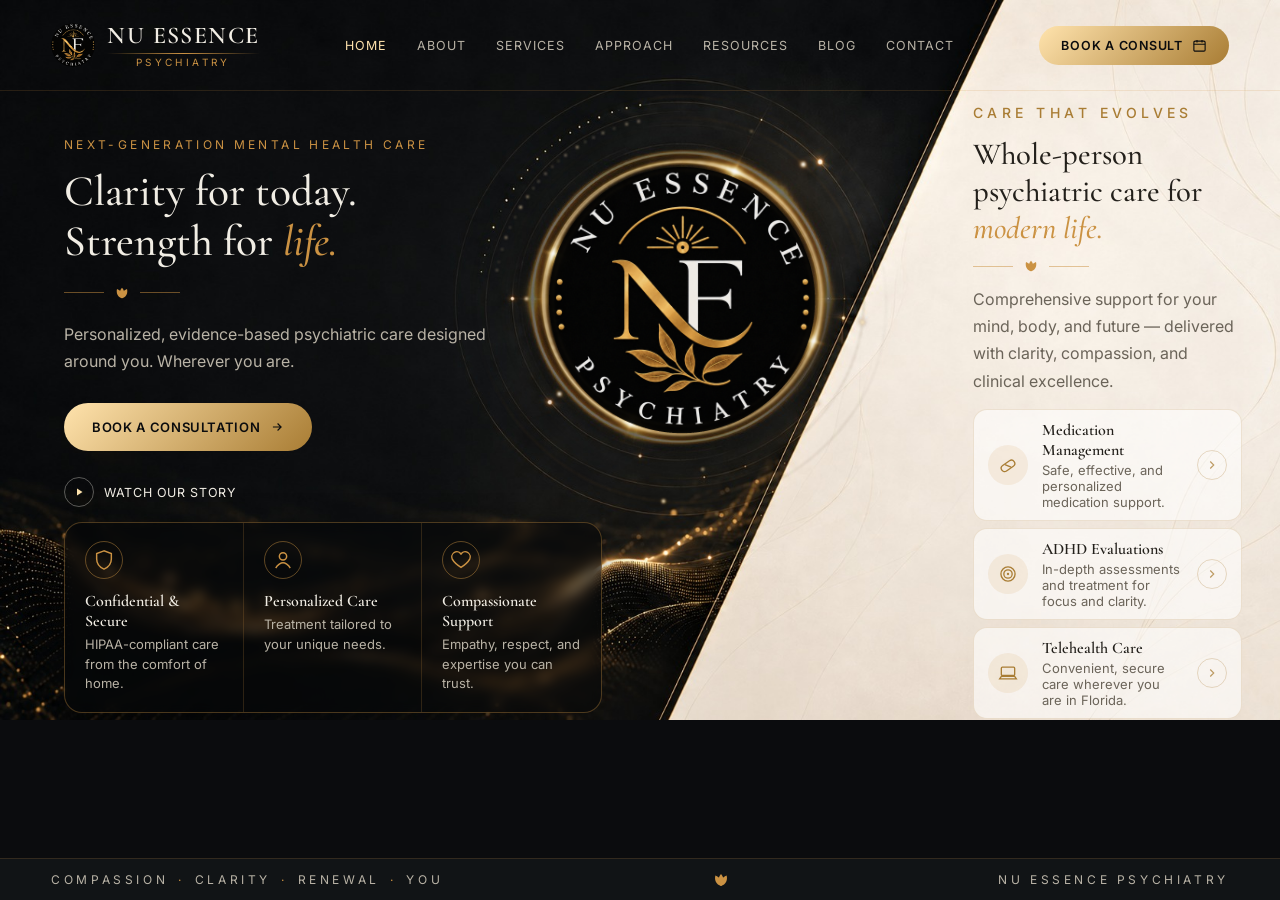
==== index.html @ a3a34fe9 "Update index.html" ====
<!DOCTYPE html>
<html lang="en">

<head>
  <meta charset="UTF-8">

  <meta
    name="viewport"
    content="width=device-width, initial-scale=1.0"
  >

  <title>
    Nu Essence Psychiatry — Next-Generation Mental Health Care
  </title>

  <meta
    name="description"
    content="Personalized, evidence-based psychiatric care designed around you. Wherever you are."
  >

  <link
    rel="preconnect"
    href="https://fonts.googleapis.com"
  >

  <link
    rel="preconnect"
    href="https://fonts.gstatic.com"
    crossorigin
  >

  <link
    href="https://fonts.googleapis.com/css2?family=Cormorant+Garamond:ital,wght@0,400;0,500;0,600;1,400&family=Inter:wght@400;500;600&display=swap"
    rel="stylesheet"
  >

  <link
    rel="stylesheet"
    href="styles.css"
  >
</head>


<body class="home-page">

<a
  href="#main"
  class="skip-link"
>
  Skip to content
</a>


<header
  class="hero"
  id="home"
>

 <picture class="hero-bg-picture" aria-hidden="true">

  <source
    media="(max-width: 1024px)"
    srcset="hero-mobile-black-gold.png"
  >

  <img
    src="hero-base-no-ring.jpg"
    alt=""
    class="hero-bg-image"
  >

</picture>

<div class="mobile-twinkle-layer" aria-hidden="true">
  <span class="twinkle t1"></span>
  <span class="twinkle t2"></span>
  <span class="twinkle t3"></span>
  <span class="twinkle t4"></span>
  <span class="twinkle t5"></span>
  <span class="twinkle t6"></span>
  <span class="twinkle t7"></span>
  <span class="twinkle t8"></span>
</div>
  

<!-- ======================================================
     HEADER
     ====================================================== -->

<div class="site-header">

  <!-- BRAND -->

  <a
    class="brand"
    href="index.html"
  >

    <img
      src="ne-monogram-no-ring.png"
      alt="Nu Essence Psychiatry Logo"
      class="brand-logo"
    >

    <div class="brand-text">

      <span class="brand-name">
        Nu Essence
      </span>

      <span
        class="brand-line"
        aria-hidden="true"
      ></span>

      <span class="brand-subtitle">
        Psychiatry
      </span>

    </div>

  </a>


  <!-- PRIMARY NAVIGATION -->

  <nav
    class="desktop-nav"
    aria-label="Primary"
  >

    <a href="index.html" class="active">Home</a>
    <a href="about.html">About</a>
    <a href="services.html">Services</a>
    <a href="approach.html">Approach</a>
    <a href="resources.html">Resources</a>
    <a href="blog.html">Blog</a>
    <a href="contact.html">Contact</a>

  </nav>


  <!-- HEADER ACTIONS -->

  <div class="header-actions">

    <a
      class="gold-button"
      href="booking.html"
    >

      Book a Consult

      <svg
        width="15"
        height="15"
        viewBox="0 0 24 24"
        fill="none"
        stroke="currentColor"
        stroke-width="1.8"
        aria-hidden="true"
      >
        <rect
          x="3"
          y="5"
          width="18"
          height="16"
          rx="2"
        />
        <path d="M3 10h18M8 3v4M16 3v4"/>
      </svg>

    </a>


    <button
      class="nav-toggle"
      aria-label="Open menu"
      aria-expanded="false"
    >

      <svg
        width="18"
        height="18"
        viewBox="0 0 24 24"
        fill="none"
        stroke="currentColor"
        stroke-width="2"
        aria-hidden="true"
      >
        <path d="M3 6h18M3 12h18M3 18h18"/>
      </svg>

    </button>

  </div>

</div>


<!-- MOBILE NAVIGATION -->

<nav class="mobile-nav" aria-label="Mobile navigation">

  <a href="index.html" class="active">Home</a>
  <a href="about.html">About</a>
  <a href="services.html">Services</a>
  <a href="approach.html">Approach</a>
  <a href="resources.html">Resources</a>
  <a href="blog.html">Blog</a>
  <a href="contact.html">Contact</a>

</nav>


  <!-- ======================================================
       HERO COPY
       ====================================================== -->

  <div
    class="hero-copy"
    id="main"
  >

    <p class="eyebrow">
      NEXT-GENERATION MENTAL HEALTH CARE
    </p>


    <h1>
      Clarity for today.<br>
      Strength for
      <span class="accent">
        life.
      </span>
    </h1>


    <div
      class="ornament"
      aria-hidden="true"
    >

      <span class="line"></span>


      <svg
        width="16"
        height="16"
        viewBox="0 0 24 24"
        fill="currentColor"
        class="lotus-icon"
      >

        <path
          d="M12 20 C7.5 15 7.5 9 12 4 C16.5 9 16.5 15 12 20 Z"
          transform="rotate(-28 12 20)"
        />

        <path
          d="M12 20 C7.5 15 7.5 9 12 4 C16.5 9 16.5 15 12 20 Z"
        />

        <path
          d="M12 20 C7.5 15 7.5 9 12 4 C16.5 9 16.5 15 12 20 Z"
          transform="rotate(28 12 20)"
        />

      </svg>


      <span class="line"></span>

    </div>


    <p class="description">
      Personalized, evidence-based psychiatric care designed around you.
      Wherever you are.
    </p>


    <div class="hero-ctas">

      <a
        href="booking.html"
        class="btn-primary"
      >

        Book a Consultation

        <svg
          width="14"
          height="14"
          viewBox="0 0 24 24"
          fill="none"
          stroke="currentColor"
          stroke-width="2"
          aria-hidden="true"
        >
          <path d="M5 12h14M13 6l6 6-6 6"/>
        </svg>

      </a>


      <a
        href="#our-story"
        class="how-it-works"
      >

        <span class="play-circle">

          <svg
            width="12"
            height="12"
            viewBox="0 0 24 24"
            fill="currentColor"
            aria-hidden="true"
          >
            <path d="M8 5v14l11-7z"/>
          </svg>

        </span>

        Watch Our Story

      </a>

    </div>

  </div>



  <!-- ======================================================
       LOGO / GLOWING RING
       ====================================================== -->

  <div class="logo-badge">

    <div
      class="ring-shine-cycle"
      aria-hidden="true"
    >

      <div class="ring-shine-layer"></div>
      <div class="ring-shine-layer"></div>

    </div>


    <div class="hero-logo-area">

      <img
        src="ne-monogram-no-ring.png"
    alt="Nu Essence Psychiatry Emblem"
    class="hero-logo"
  >
  
    </div>

</div>


  <!-- ===================== TRUST PANEL ===================== -->

<div class="trust-panel">

  <div class="trust-card">
    <svg
      viewBox="0 0 24 24"
      fill="none"
      stroke="currentColor"
      stroke-width="1.6"
      aria-hidden="true"
    >
      <path d="M12 2 4 5v6c0 5 3.4 9 8 11 4.6-2 8-6 8-11V5l-8-3z"/>
    </svg>

    <h3>Confidential &amp; Secure</h3>
    <p>HIPAA-compliant care from the comfort of home.</p>
  </div>


  <div class="trust-card">
    <svg
      viewBox="0 0 24 24"
      fill="none"
      stroke="currentColor"
      stroke-width="1.6"
      aria-hidden="true"
    >
      <circle cx="12" cy="8" r="4"/>
      <path d="M4 21c1.8-4 6-6 8-6s6.2 2 8 6"/>
    </svg>

    <h3>Personalized Care</h3>
    <p>Treatment tailored to your unique needs.</p>
  </div>


  <div class="trust-card">
    <svg
      viewBox="0 0 24 24"
      fill="none"
      stroke="currentColor"
      stroke-width="1.6"
      aria-hidden="true"
    >
      <path d="M12 20s-7-4.4-9.5-9A5.5 5.5 0 0 1 12 5.5 5.5 5.5 0 0 1 21.5 11c-2.5 4.6-9.5 9-9.5 9z"/>
    </svg>

    <h3>Compassionate Support</h3>
    <p>Empathy, respect, and expertise you can trust.</p>
  </div>

</div>

<!-- ===================== RIGHT PANEL ===================== -->

<aside class="hero-right">

  <div class="right-inner">

    <p class="eyebrow">
      CARE THAT EVOLVES
    </p>

    <h2>
      Whole-person psychiatric care for
      <span class="accent">modern life.</span>
    </h2>

    <div class="ornament" aria-hidden="true">

      <span class="line"></span>

      <svg
        width="16"
        height="16"
        viewBox="0 0 24 24"
        fill="currentColor"
        class="lotus-icon"
      >
        <path
          d="M12 20 C7.5 15 7.5 9 12 4 C16.5 9 16.5 15 12 20 Z"
          transform="rotate(-28 12 20)"
        />

        <path
          d="M12 20 C7.5 15 7.5 9 12 4 C16.5 9 16.5 15 12 20 Z"
        />

        <path
          d="M12 20 C7.5 15 7.5 9 12 4 C16.5 9 16.5 15 12 20 Z"
          transform="rotate(28 12 20)"
        />
      </svg>

      <span class="line"></span>

    </div>

    <p class="description">
      Comprehensive support for your mind, body, and future —
      delivered with clarity, compassion, and clinical excellence.
    </p>

    <div class="service-list">

      <a
        href="services/medication-management.html"
        class="service-card"
      >
        <span class="service-icon">
          <svg
            viewBox="0 0 24 24"
            fill="none"
            stroke="currentColor"
            stroke-width="1.6"
            aria-hidden="true"
          >
            <rect
              x="3"
              y="9"
              width="18"
              height="8"
              rx="4"
              transform="rotate(-35 12 13)"
            />
            <path
              d="M9.8 9.7l4.4 6.6"
              transform="rotate(-35 12 13)"
            />
          </svg>
        </span>

        <span class="service-text">
          <h3>Medication Management</h3>
          <p>Safe, effective, and personalized medication support.</p>
        </span>

        <span class="chev-circle">
          <svg
            width="14"
            height="14"
            viewBox="0 0 24 24"
            fill="none"
            stroke="currentColor"
            stroke-width="2"
            aria-hidden="true"
          >
            <path d="M9 6l6 6-6 6"/>
          </svg>
        </span>
      </a>


      <a
        href="services/adhd.html"
        class="service-card"
      >
        <span class="service-icon">
          <svg
            viewBox="0 0 24 24"
            fill="none"
            stroke="currentColor"
            stroke-width="1.6"
            aria-hidden="true"
          >
            <circle cx="12" cy="12" r="8.5"/>
            <circle cx="12" cy="12" r="5"/>
            <circle
              cx="12"
              cy="12"
              r="1.4"
              fill="currentColor"
              stroke="none"
            />
          </svg>
        </span>

        <span class="service-text">
          <h3>ADHD Evaluations</h3>
          <p>In-depth assessments and treatment for focus and clarity.</p>
        </span>

        <span class="chev-circle">
          <svg
            width="14"
            height="14"
            viewBox="0 0 24 24"
            fill="none"
            stroke="currentColor"
            stroke-width="2"
            aria-hidden="true"
          >
            <path d="M9 6l6 6-6 6"/>
          </svg>
        </span>
      </a>


      <a
        href="services/telehealth.html"
        class="service-card"
      >
        <span class="service-icon">
          <svg
            viewBox="0 0 24 24"
            fill="none"
            stroke="currentColor"
            stroke-width="1.6"
            aria-hidden="true"
          >
            <rect
              x="4"
              y="5"
              width="16"
              height="10"
              rx="1.2"
            />
            <path d="M2 19h20l-2-3H4z"/>
          </svg>
        </span>

        <span class="service-text">
          <h3>Telehealth Care</h3>
          <p>Convenient, secure care wherever you are in Florida.</p>
        </span>

        <span class="chev-circle">
          <svg
            width="14"
            height="14"
            viewBox="0 0 24 24"
            fill="none"
            stroke="currentColor"
            stroke-width="2"
            aria-hidden="true"
          >
            <path d="M9 6l6 6-6 6"/>
          </svg>
        </span>
      </a>


      <a
        href="services/anxiety-depression.html"
        class="service-card"
      >
        <span class="service-icon">
          <svg
            viewBox="0 0 24 24"
            fill="currentColor"
            aria-hidden="true"
          >
            <path
              d="M12 20 C7.5 15 7.5 9 12 4 C16.5 9 16.5 15 12 20 Z"
              transform="rotate(-28 12 20)"
            />
            <path
              d="M12 20 C7.5 15 7.5 9 12 4 C16.5 9 16.5 15 12 20 Z"
            />
            <path
              d="M12 20 C7.5 15 7.5 9 12 4 C16.5 9 16.5 15 12 20 Z"
              transform="rotate(28 12 20)"
            />
          </svg>
        </span>

        <span class="service-text">
          <h3>Anxiety &amp; Depression Care</h3>
          <p>Evidence-based support to help you feel like yourself again.</p>
        </span>

        <span class="chev-circle">
          <svg
            width="14"
            height="14"
            viewBox="0 0 24 24"
            fill="none"
            stroke="currentColor"
            stroke-width="2"
            aria-hidden="true"
          >
            <path d="M9 6l6 6-6 6"/>
          </svg>
        </span>
      </a>

    </div>

  </div>

</aside>

</header>


<footer class="footer-strip">

  <ul class="footer-tagline">
    <li>Compassion</li>
    <li aria-hidden="true">&middot;</li>
    <li>Clarity</li>
    <li aria-hidden="true">&middot;</li>
    <li>Renewal</li>
    <li aria-hidden="true">&middot;</li>
    <li>You</li>
  </ul>

  <svg
    class="footer-lotus"
    width="18"
    height="18"
    viewBox="0 0 24 24"
    fill="currentColor"
    aria-hidden="true"
  >
    <path
      d="M12 20 C7.5 15 7.5 9 12 4 C16.5 9 16.5 15 12 20 Z"
      transform="rotate(-28 12 20)"
    />
    <path
      d="M12 20 C7.5 15 7.5 9 12 4 C16.5 9 16.5 15 12 20 Z"
    />
    <path
      d="M12 20 C7.5 15 7.5 9 12 4 C16.5 9 16.5 15 12 20 Z"
      transform="rotate(28 12 20)"
    />
  </svg>

  <p class="footer-brand">
    Nu Essence Psychiatry
  </p>

</footer>


<script src="hero-ring-cycle.js"></script>
<script src="script.js"></script>

</body>
</html>
---- styles.css ----
/* =========================================================
   Nu Essence Psychiatry — main stylesheet
   Grid hero (hero-left / hero-right) with a skewed diagonal
   seam, plus a self-contained glowing ring animation living
   inside .ring-wrapper.
   ========================================================= */

:root {
  --nu-black: #0b0c0e;
  --nu-black-soft: #111416;
  --nu-ivory: #f4efe4;
  --nu-ivory-soft: #faf7f0;
  --gold: #cb9243;
  --gold-bright: #ffe3ad;
  --gold-deep: #a97d34;
  --text-light: #f1ede4;
  --text-muted-light: #b9b3a6;
  --text-dark: #23201b;
  --text-muted-dark: #6b6459;
}

* { box-sizing: border-box; }

html { scroll-behavior: smooth; }

body {
  margin: 0;
  background: var(--nu-black);
  color: var(--text-light);
  font-family: 'Inter', -apple-system, BlinkMacSystemFont, sans-serif;
  -webkit-font-smoothing: antialiased;
}

a { color: inherit; text-decoration: none; }

h1, h2, h3 { font-family: 'Cormorant Garamond', serif; margin: 0; }

.skip-link {
  position: absolute;
  left: -999px;
  top: 0;
  background: var(--gold);
  color: var(--nu-black);
  padding: 10px 16px;
  z-index: 100;
  border-radius: 0 0 8px 0;
}
.skip-link:focus { left: 0; }

:focus-visible {
  outline: 2px solid var(--gold-bright);
  outline-offset: 3px;
}

.accent { color: var(--gold); font-style: italic; }

.eyebrow {
  font-size: 12px;
  letter-spacing: 0.28em;
  color: var(--gold);
  text-transform: uppercase;
  margin: 0 0 14px;
}

.ornament {
  display: flex;
  align-items: center;
  gap: 10px;
  color: var(--gold);
  margin: 18px 0 20px;
}
.ornament .line {
  width: 40px;
  height: 1px;
  background: rgba(203, 146, 67, 0.5);
}

.description {
  font-size: 16px;
  line-height: 1.7;
  color: var(--text-muted-light);
  max-width: 46ch;
  margin: 0 0 28px;
}

/* ===================== Header ===================== */
.site-header {
  position: relative;
  z-index: 20;
  display: flex;
  align-items: center;
  justify-content: space-between;
  gap: 24px;
  padding: 22px clamp(20px, 4vw, 56px);
  border-bottom: 1px solid rgba(203, 146, 67, 0.16);
}

.brand {
  display: flex;
  align-items: center;
  gap: 12px;
}

.brand-logo {
  width: 44px;
  height: 44px;
  object-fit: contain;
  border-radius: 50%;
}

.brand-text {
  display: flex;
  flex-direction: column;
  line-height: 1.15;
}

.brand-name {
  font-family: 'Cormorant Garamond', serif;
  font-size: 24px;
  font-weight: 600;
  letter-spacing: 0.06em;
  text-transform: uppercase;
  color: var(--text-light);
}

.brand-line {
  display: block;
  width: 100%;
  height: 1px;
  margin: 3px 0;
  background: linear-gradient(90deg, transparent, var(--gold), transparent);
}

.brand-subtitle {
  font-size: 10px;
  letter-spacing: 0.34em;
  color: var(--gold);
  text-transform: uppercase;
  text-align: center;
}

.desktop-nav {
  display: flex;
  align-items: center;
  gap: 30px;
  font-size: 12.5px;
  letter-spacing: 0.08em;
  text-transform: uppercase;
  color: var(--text-muted-light);
}
.desktop-nav a { transition: color 0.2s ease; }
.desktop-nav a:hover,
.desktop-nav a.active {
  color: var(--gold-bright);
}

.header-actions {
  display: flex;
  align-items: center;
  gap: 14px;
}

.gold-button {
  display: inline-flex;
  align-items: center;
  gap: 9px;
  background: linear-gradient(135deg, var(--gold-bright), var(--gold-deep));
  color: var(--nu-black);
  font-weight: 600;
  font-size: 12.5px;
  letter-spacing: 0.06em;
  text-transform: uppercase;
  padding: 12px 22px;
  border-radius: 999px;
  transition: transform 0.2s ease, box-shadow 0.2s ease;
}
.gold-button:hover {
  transform: translateY(-1px);
  box-shadow: 0 8px 24px rgba(203, 146, 67, 0.35);
}

.icon-circle {
  display: inline-flex;
  align-items: center;
  justify-content: center;
  width: 38px;
  height: 38px;
  border-radius: 50%;
  border: 1px solid rgba(203, 146, 67, 0.5);
  color: var(--gold-bright);
  flex-shrink: 0;
  transition: border-color 0.2s ease, background 0.2s ease;
}
.icon-circle:hover {
  border-color: var(--gold-bright);
  background: rgba(203, 146, 67, 0.1);
}

.nav-toggle {
  display: none;
  background: none;
  border: none;
  color: var(--text-light);
  cursor: pointer;
  padding: 6px;
}

/* =====================================================================
   Hero — the real backdrop artwork (hero-base-no-ring.jpg) as the
   background, sized so its aspect ratio (1672 x 941) always matches
   the section's own box. Everything else is positioned with percentages
   measured directly against that image, so the ring overlay and the
   hero-right text column always line up with the artwork exactly,
   at any viewport width.
   ===================================================================== */
.hero {
  position: relative;
  width: 100%;
  aspect-ratio: 1672 / 941;
  overflow: hidden;
  background: var(--nu-black);
}

.hero-bg-image {
  position: absolute;
  inset: 0;
  width: 100%;
  height: 100%;
  object-fit: cover;
  z-index: 0;
  pointer-events: none;
  user-select: none;
}
.hero-bg-picture {
  position: absolute;
  inset: 0;
  width: 100%;
  height: 100%;
  z-index: 0;
  pointer-events: none;
}

.hero-bg-picture .hero-bg-image {
  width: 100%;
  height: 100%;
  object-fit: cover;
  display: block;
}
.site-header {
  position: absolute;
  top: 0;
  left: 0;
  width: 100%;
  z-index: 20;
}

.hero-copy {
  position: absolute;
  z-index: 6;
  left: 5%;
  top: 19%;
  width: 34%;
  max-width: 460px;
}

.hero-copy h1 {
  font-size: clamp(34px, 3.4vw, 46px);
  font-weight: 500;
  line-height: 1.16;
  color: var(--text-light);
}

.hero-ctas {
  display: flex;
  align-items: center;
  gap: 26px;
  flex-wrap: wrap;
  margin-bottom: 56px;
}

.btn-primary {
  display: inline-flex;
  align-items: center;
  gap: 10px;
  background: linear-gradient(135deg, var(--gold-bright), var(--gold-deep));
  color: var(--nu-black);
  font-weight: 600;
  font-size: 13px;
  letter-spacing: 0.05em;
  text-transform: uppercase;
  padding: 16px 28px;
  border-radius: 999px;
  transition: transform 0.2s ease, box-shadow 0.2s ease;
}
.btn-primary:hover {
  transform: translateY(-1px);
  box-shadow: 0 10px 28px rgba(203, 146, 67, 0.35);
}

.how-it-works {
  display: inline-flex;
  align-items: center;
  gap: 10px;
  font-size: 12.5px;
  letter-spacing: 0.05em;
  text-transform: uppercase;
  color: var(--text-light);
}
.play-circle {
  display: inline-flex;
  align-items: center;
  justify-content: center;
  width: 30px;
  height: 30px;
  border-radius: 50%;
  border: 1px solid rgba(241, 237, 228, 0.35);
  color: var(--gold-bright);
}

/* ===================== Ring / logo area =====================
   The glowing ring is now a full-hero-size transparent PNG
   (ring-anim-01..12.png, 1672x941 — the exact pixel dimensions of
   hero-base-no-ring.jpg) drawn programmatically at the ring's
   measured real center/radius (894,389 / r170-214 px in the source
   photo = 53.47% / 41.34%). Because it shares the source image's
   exact aspect ratio and is stretched over the same box as
   hero-bg-image, it lines up with the baked-in ring at every
   viewport width with no separate percentage math to keep in sync —
   only the ring's own crop position ever needs to match .hero's.
   The static NE monogram is a separate, independently-sized layer
   centered on the same point.

   .logo-badge wraps both (see index.html) purely so the mobile
   breakpoint below can turn them into one plain, self-contained
   circle badge — on desktop it renders no box of its own, so
   .ring-shine-cycle and .hero-logo-area position against .hero
   directly, exactly as if they were its own children. */
.logo-badge {
  display: contents;
}

.ring-shine-cycle {
  position: absolute;
  inset: 0;
  z-index: 4;
  pointer-events: none;
}

.ring-shine-layer {
  position: absolute;
  inset: 0;

  background-repeat: no-repeat;
  background-size: 100% 100%;
  background-position: center;

  filter: blur(1px);

  /* Keep the full-size ring frame aligned */
  transform: translateX(-0.15%);

  opacity: 0;
  transition: opacity 3.2s cubic-bezier(0.33, 0, 0.2, 1);
}

.ring-shine-layer.is-active {
  opacity: 1;
}

.hero-logo-area {
  position: absolute;

  left: 52.47%;
  top: 41.34%;

  transform: translate(-50%, -50%);

  z-index: 6;

  width: 26.9%;
  aspect-ratio: 1;
}

@media (prefers-reduced-motion: reduce) {
  .ring-shine-layer {
    transition: none;
  }
}

.hero-logo {
  position: absolute;

  left: 53%;
  top: 50.5%;

  width: 75%;
  height: 72%;

  transform: translate(-50%, -50%) scale(1.08);

  object-fit: contain;

  z-index: 5;
  pointer-events: none;

   opacity: 0.94;

   /* Makes the black background blend into the hero */
  mix-blend-mode: screen;

  /* Feather the outer edge */
  -webkit-mask-image: radial-gradient(
    circle,
    black 0%,
    black 84%,
    rgba(0, 0, 0, 0.9) 89%,
    rgba(0, 0, 0, 0.55) 94%,
    rgba(0, 0, 0, 0.2) 98%,
    transparent 100%
  );

  mask-image: radial-gradient(
    circle,
    black 0%,
    black 84%,
    rgba(0, 0, 0, 0.9) 89%,
    rgba(0, 0, 0, 0.55) 94%,
    rgba(0, 0, 0, 0.2) 98%,
    transparent 100%
  );

  z-index: 5;
  pointer-events: none;
}
 

/* ===================== Trust panel =====================
   Sits low and left, over the gold particle-wave texture that's
   already baked into the image at the bottom of the dark side. */
.trust-panel {
  position: absolute;
  left: 5%;
  top: 76%;
  width: 42%;
  z-index: 6;
  display: grid;
  grid-template-columns: repeat(3, 1fr);
  background: rgba(5, 6, 8, 0.55);
  backdrop-filter: blur(6px);
  -webkit-backdrop-filter: blur(6px);
  border: 1px solid rgba(203, 146, 67, 0.35);
  border-radius: 18px;
  box-shadow: 0 16px 40px rgba(0, 0, 0, 0.35);
}

.trust-card {
  position: relative;
  z-index: 6;
  padding: 22px 20px;
  border-right: 1px solid rgba(203, 146, 67, 0.2);
}
.trust-card:last-child { border-right: none; }
.trust-card svg {
  width: 22px;
  height: 22px;
  padding: 7px;
  box-sizing: content-box;
  border: 1px solid rgba(203, 146, 67, 0.45);
  border-radius: 50%;
  color: var(--gold);
  margin-bottom: 12px;
}
.trust-card h3 {
  font-size: 16px;
  font-weight: 600;
  color: var(--text-light);
  margin-bottom: 6px;
}
.trust-card p {
  font-size: 13px;
  line-height: 1.5;
  color: var(--text-muted-light);
  margin: 0;
}

/* ===================== Hero right (over the cream side of the image) =====
   The cream fill and diagonal seam are baked into the background
   image. This panel is transparent and positioned so its left edge
   never crosses the seam: measured seam position at the panel's
   topmost point is ~74.8% of the image width, so 76% leaves a safe
   margin at every point along the panel's height (the seam only
   moves further left, i.e. further from this text, lower down). */
/* Move the entire right-side care section lower */

.hero-right {
  position: absolute;
  left: 76%;
  top: 9%;
  width: 21%;
  z-index: 3;
}

.right-inner {
  width: 100%;
}

.hero-right .eyebrow { color: var(--gold-deep); }
.hero-right h2 {
  font-size: clamp(26px, 2.4vw, 34px);
  font-weight: 500;
  line-height: 1.2;
  color: var(--text-dark);
}
.hero-right .description { color: var(--text-muted-dark); margin-bottom: 18px; }
.hero-right .ornament { margin: 12px 0 14px; }

.service-list {
  display: flex;
  flex-direction: column;
  gap: 9px;
}

.service-card {
  display: flex;
  align-items: center;
  gap: 14px;
  background: rgba(255, 255, 255, 0.6);
  border: 1px solid rgba(169, 125, 52, 0.18);
  border-radius: 14px;
  padding: 12px 16px;
  transition: transform 0.2s ease, box-shadow 0.2s ease, background 0.2s ease;
}
.service-card:hover {
  transform: translateY(-2px);
  background: #fff;
  box-shadow: 0 12px 28px rgba(35, 32, 27, 0.08);
}

.service-icon {
  display: flex;
  align-items: center;
  justify-content: center;
  width: 40px;
  height: 40px;
  flex-shrink: 0;
  border-radius: 50%;
  background: rgba(203, 146, 67, 0.12);
  color: var(--gold-deep);
}
.service-icon svg { width: 20px; height: 20px; }

.service-text h3 {
  font-size: 16px;
  font-weight: 600;
  color: var(--text-dark);
  margin-bottom: 2px;
}
.service-text p {
  font-size: 13px;
  color: var(--text-muted-dark);
  margin: 0;
}

.chev-circle {
  display: inline-flex;
  align-items: center;
  justify-content: center;
  width: 30px;
  height: 30px;
  border-radius: 50%;
  border: 1px solid rgba(169, 125, 52, 0.35);
  color: var(--gold-deep);
  flex-shrink: 0;
  opacity: 0.75;
  margin-left: auto;
  transition: opacity 0.2s ease, border-color 0.2s ease, background 0.2s ease;
}
.service-card:hover .chev-circle {
  opacity: 1;
  border-color: var(--gold-deep);
  background: rgba(203, 146, 67, 0.1);
}

/* ===================== Footer bar ===================== */
.footer-strip {
  background: var(--nu-black-soft);
  border-top: 1px solid rgba(203, 146, 67, 0.18);
  padding: 20px clamp(20px, 4vw, 56px);
  display: flex;
  align-items: center;
  justify-content: space-between;
  gap: 20px;
  flex-wrap: wrap;
}
.footer-tagline {
  list-style: none;
  display: flex;
  align-items: center;
  gap: 10px;
  margin: 0;
  padding: 0;
  font-size: 12px;
  letter-spacing: 0.3em;
  text-transform: uppercase;
  color: var(--text-muted-light);
}
.footer-tagline li[aria-hidden] { color: var(--gold); }
.footer-lotus {
  color: var(--gold);
  flex-shrink: 0;
}
.footer-brand {
  margin: 0;
  font-size: 12px;
  letter-spacing: 0.3em;
  text-transform: uppercase;
  color: var(--text-muted-light);
}

/* ===================== Responsive ===================== */
/* Below this width the image-relative absolute layout (built for a
   wide desktop banner) gets too cramped to be legible, so the hero
   switches to a plain stacked layout: the artwork becomes a shorter
   decorative strip up top (cropped with object-fit, not stretched),
   and every section flows normally underneath it. */
@media (max-width: 1024px) {
  .hero {
    aspect-ratio: auto;
    height: auto;
    display: flex;
    flex-direction: column;
    padding-bottom: 40px;
  }
  .hero-bg-image {
  position: absolute;
  inset: 0;
  width: 100%;
  height: 100%;
  min-height: 0;
  object-fit: cover;
  object-position: center top;
}
  .site-header { position: relative; }
  .hero-copy,
  .trust-panel,
  .hero-right {
    position: relative;
    left: auto;
    top: auto;
    right: auto;
    bottom: auto;
    transform: none;
    width: auto;
    max-width: none;
  }
  .hero-copy { margin: 40px 6vw 0; }

  /* Below this breakpoint, the ring is no longer matching any baked-in
     background art (the background photo is cropped away from the ring
     entirely — see .hero-bg-image object-position above), so it becomes
     a plain self-contained badge: .logo-badge gets its own box, and the
     full-hero-shaped ring frames are cropped to fit it with cover. */
  .logo-badge {
    display: block;
    position: relative;
    width: min(56vw, 320px);
    aspect-ratio: 1;
    margin: 40px auto 0;
  }
  .hero-logo-area {
    position: absolute;
    inset: 0;
    transform: none;
    width: auto;
  }
  .ring-shine-layer { background-size: cover; transform: none; }

  .trust-panel { margin: 40px 6vw 0; }
  .hero-right {
    margin: 56px 6vw 0;
    background: var(--nu-ivory);
    border-radius: 18px;
    padding: 36px 24px;
  }
  .desktop-nav { display: none; }
  .nav-toggle { display: inline-flex; }
}

@media (max-width: 820px) {
  .trust-panel { grid-template-columns: 1fr; }
  .trust-card { border-right: none; border-bottom: 1px solid rgba(203, 146, 67, 0.2); }
  .trust-card:last-child { border-bottom: none; }
  .logo-badge { width: min(70vw, 280px); }
  .hero-ctas { margin-bottom: 24px; }
}



/* =========================================================
   ONE-SCREEN HOMEPAGE ONLY
   Fill screen + keep footer visible
   ========================================================= */

body.home-page {
  margin: 0;
  width: 100%;
  height: 100vh;
  overflow: hidden;
  background: var(--nu-black);
}

/* Fill the full browser width.
   Keep the original hero artwork ratio. */
body.home-page .hero {
  width: 100vw;
  aspect-ratio: 1672 / 941;
  max-height: none;
  margin: 0;
}

/* Footer stays fixed at bottom */
body.home-page .footer-strip {
  position: fixed;
  left: 0;
  bottom: 0;
  width: 100%;
  height: 42px;
  padding: 0 clamp(20px, 4vw, 56px);
  z-index: 50;
  flex-wrap: nowrap;
}

body.home-page .footer-tagline,
body.home-page .footer-brand {
  white-space: nowrap;
}


/* =========================================================
   HOMEPAGE POSITION TUNING
   ========================================================= */

/* Move the right-side care section lower */
body.home-page .hero-right {
  top: 14.5%;
}

/* Make CARE THAT EVOLVES more prominent */
body.home-page .hero-right .eyebrow {
  font-size: 14px;
  letter-spacing: 0.32em;
  font-weight: 500;
  margin-bottom: 16px;
}

/* Keep service cards compact enough to fit */
body.home-page .service-list {
  gap: 7px;
}

body.home-page .service-card {
  padding: 10px 14px;
}

body.home-page .hero-right .description {
  margin-bottom: 14px;
}

body.home-page .hero-right .ornament {
  margin: 10px 0 12px;
}

/* Keep the three trust boxes clear of the fixed footer */
body.home-page .trust-panel {
  top: 72.5%;
}

body.home-page .trust-card {
  padding: 18px 20px;
}

body.home-page .trust-card svg {
  margin-bottom: 8px;
}

body.home-page .trust-card h3 {
  margin-bottom: 4px;
}



/* =========================================================
   MOBILE HOMEPAGE FIX
   ========================================================= */

@media (max-width: 1024px) {

  body.home-page {
    height: auto;
    min-height: 100vh;
    overflow-x: hidden;
    overflow-y: auto;
  }

  body.home-page .hero {
    width: 100%;
    height: auto;
    max-height: none;
    aspect-ratio: auto;
    overflow: visible;
  }

  body.home-page .footer-strip {
    position: relative;
    left: auto;
    bottom: auto;
    width: 100%;
    height: auto;
    min-height: 52px;
    padding: 16px 24px;
    flex-wrap: wrap;
  }

  body.home-page .footer-tagline,
  body.home-page .footer-brand {
    white-space: normal;
  }
}


/* =========================================================
   MOBILE PHONE LAYOUT
   Black + gold theme
   ========================================================= */

@media (max-width: 680px) {

  /* HEADER */

  body.home-page .site-header {
    padding: 16px 18px;
    gap: 10px;
  }

  body.home-page .brand {
    gap: 8px;
  }

  body.home-page .brand-logo {
    width: 40px;
    height: 40px;
  }

  body.home-page .brand-name {
    font-size: 20px;
  }

  body.home-page .brand-subtitle {
    font-size: 8px;
    letter-spacing: 0.25em;
  }

  body.home-page .gold-button {
    padding: 10px 14px;
    font-size: 10px;
    gap: 6px;
  }

  body.home-page .header-actions {
    gap: 8px;
  }

  body.home-page .nav-toggle {
    padding: 5px;
  }


  /* MOBILE HERO IMAGE - KEEP DETAIL VISIBLE */

  body.home-page .hero-bg-picture {
    position: absolute;
    top: 0;
    left: 0;
    width: 100%;
    height: 1100px;
    overflow: hidden;
  }

  body.home-page .hero-bg-picture .hero-bg-image {
    width: 100%;
    height: 100%;
    min-height: 0;
    object-fit: cover;
    object-position: center top;
  }

  body.home-page .hero {
    background: var(--nu-black);
  }
  /* REMOVE STANDALONE CENTER LOGO */

  body.home-page .logo-badge {
    display: none;
  }


  /* CARE THAT EVOLVES */

  body.home-page .hero-right {
    position: relative;
    left: auto;
    top: auto;
    width: auto;
    margin: 0;
    padding: 42px 24px 48px;
    background: var(--nu-black);
    color: var(--text-light);
    border-radius: 0;
    border-top: 1px solid rgba(203, 146, 67, 0.25);
  }

  body.home-page .hero-right .eyebrow {
    color: var(--gold);
  }

  body.home-page .hero-right h2 {
    color: var(--text-light);
  }

  body.home-page .hero-right .description {
    color: var(--text-muted-light);
  }


  /* SERVICE CARDS */

  body.home-page .service-card {
    background: rgba(255, 255, 255, 0.035);
    border: 1px solid rgba(203, 146, 67, 0.3);
    color: var(--text-light);
  }

  body.home-page .service-card:hover {
    background: rgba(203, 146, 67, 0.08);
  }

  body.home-page .service-text h3 {
    color: var(--text-light);
  }

  body.home-page .service-text p {
    color: var(--text-muted-light);
  }

  body.home-page .service-icon {
    background: rgba(203, 146, 67, 0.1);
    color: var(--gold);
    border: 1px solid rgba(203, 146, 67, 0.22);
  }

  body.home-page .chev-circle {
    color: var(--gold);
    border-color: rgba(203, 146, 67, 0.45);
  }


  /* FOOTER */

  body.home-page .footer-strip {
    justify-content: center;
    text-align: center;
    padding: 20px 18px;
  }

  body.home-page .footer-tagline {
    width: 100%;
    justify-content: center;
    text-align: center;
  }

  body.home-page .footer-lotus {
    margin: 0 auto;
  }

  body.home-page .footer-brand {
    width: 100%;
    text-align: center;
    margin: 0 auto;
  }
}

/* =========================================================
   MOBILE LANDSCAPE — KEEP BLACK / GOLD
   ========================================================= */

@media (max-width: 1024px) and (orientation: landscape) {

  body.home-page .hero {
    overflow: hidden;
  }

  /* Use the mobile background cleanly in landscape */
  body.home-page .hero-bg-picture .hero-bg-image {
    width: 100%;
    height: 100%;
    min-height: 100%;
    object-fit: cover;
    object-position: center top;
  }

  /* Hide standalone center logo */
  body.home-page .logo-badge {
    display: none;
  }

  /* Care That Evolves stays black/gold */
  body.home-page .hero-right {
    position: relative;
    left: auto;
    top: auto;
    width: auto;
    margin: 0;
    padding: 36px 28px 44px;
    background: var(--nu-black);
    color: var(--text-light);
    border-radius: 0;
    border-top: 1px solid rgba(203, 146, 67, 0.25);
  }

  body.home-page .hero-right .eyebrow {
    color: var(--gold);
  }

  body.home-page .hero-right h2 {
    color: var(--text-light);
  }

  body.home-page .hero-right .description {
    color: var(--text-muted-light);
  }

  body.home-page .service-card {
    background: rgba(255, 255, 255, 0.035);
    border-color: rgba(203, 146, 67, 0.3);
  }

  body.home-page .service-text h3 {
    color: var(--text-light);
  }

  body.home-page .service-text p {
    color: var(--text-muted-light);
  }
}
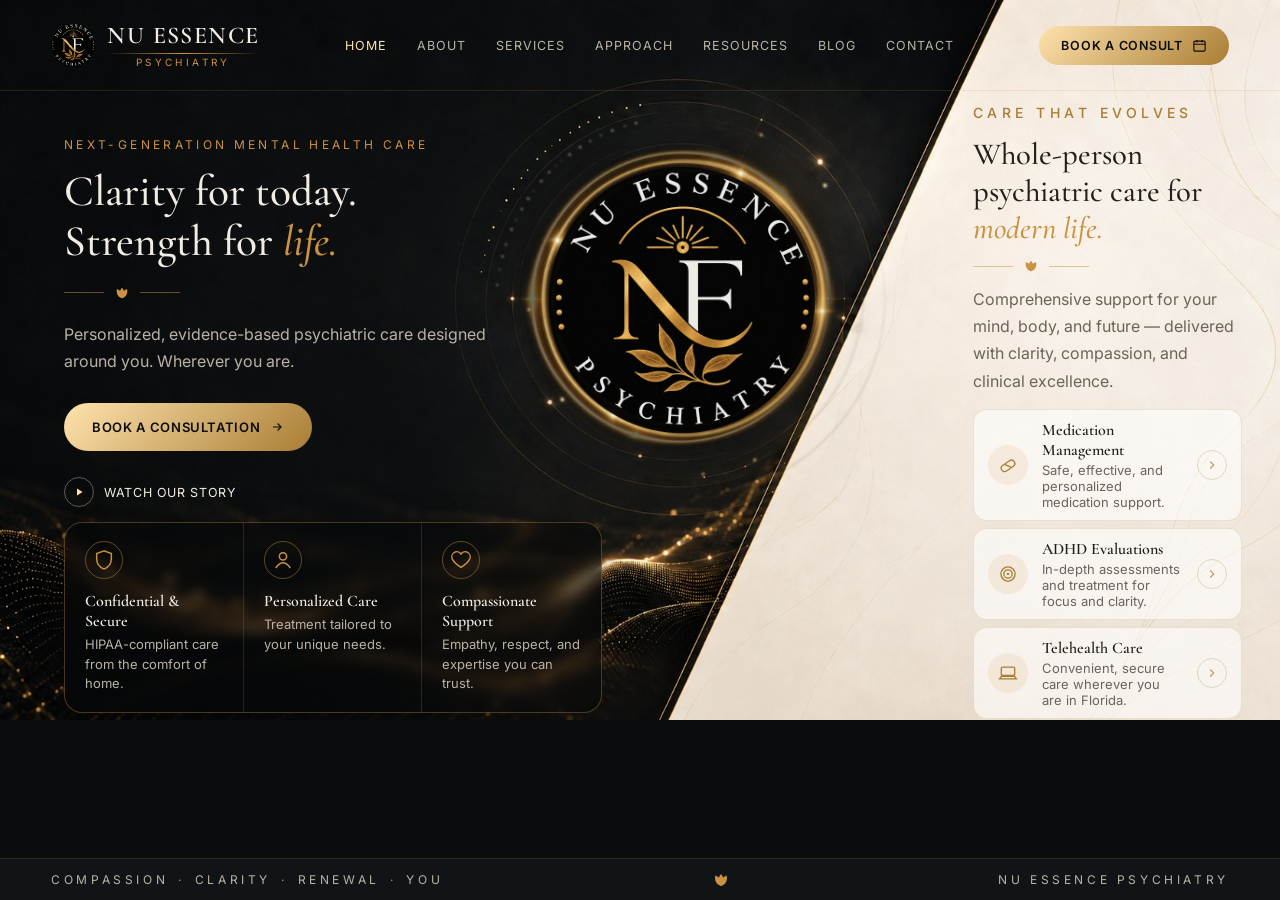
==== commit 355e0b56: "Update index.html" ====
--- a/index.html
+++ b/index.html
@@ -471,7 +471,7 @@
     <div class="service-list">
 
       <a
-        href="services/medication-management.html"
+        href="medication-management.html"
         class="service-card"
       >
         <span class="service-icon">
@@ -519,7 +519,7 @@
 
 
       <a
-        href="services/adhd.html"
+        href="adhd.html"
         class="service-card"
       >
         <span class="service-icon">
@@ -564,7 +564,7 @@
 
 
       <a
-        href="services/telehealth.html"
+        href="telehealth.html"
         class="service-card"
       >
         <span class="service-icon">
@@ -608,7 +608,7 @@
 
 
       <a
-        href="services/anxiety-depression.html"
+        href="anxiety-depression.html"
         class="service-card"
       >
         <span class="service-icon">
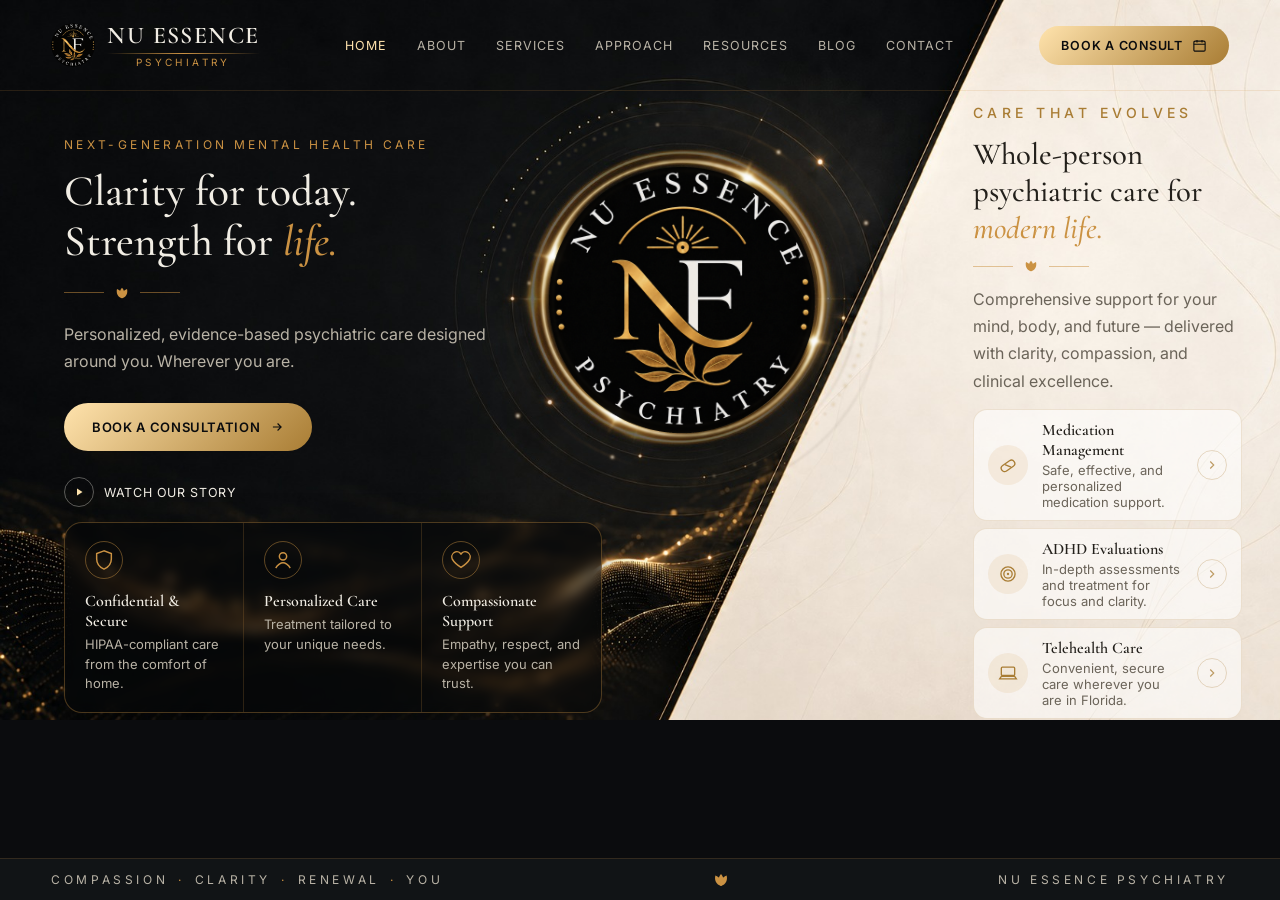
==== commit 4021ff3d: "Update index.html" ====
--- a/index.html
+++ b/index.html
@@ -2,6 +2,128 @@
 <!DOCTYPE html>
 <html lang="en">
 
+<style>
+  /* MOBILE MENU */
+
+  .mobile-nav {
+    display: none;
+  }
+
+  @media (max-width: 1024px) {
+
+    .mobile-nav {
+      position: absolute;
+      top: 76px;
+      right: 18px;
+      z-index: 9999;
+
+      width: min(270px, calc(100% - 36px));
+
+      padding: 10px;
+
+      background: rgba(11, 12, 14, 0.98);
+      border: 1px solid rgba(203, 146, 67, 0.45);
+      border-radius: 16px;
+
+      box-shadow: 0 18px 50px rgba(0,0,0,.55);
+
+      flex-direction: column;
+    }
+
+    .mobile-nav.is-open {
+      display: flex;
+    }
+
+    .mobile-nav a {
+      display: block;
+      padding: 14px 16px;
+
+      color: #f1ede4;
+
+      font-size: 12px;
+      letter-spacing: .14em;
+      text-transform: uppercase;
+
+      border-bottom: 1px solid rgba(203,146,67,.15);
+    }
+
+    .mobile-nav a:last-child {
+      border-bottom: none;
+    }
+
+    .mobile-nav a.active {
+      color: #ffe3ad;
+    }
+
+
+    /* TWINKLES */
+
+    .mobile-twinkle-layer {
+      display: block;
+      position: absolute;
+      inset: 0 auto auto 0;
+
+      width: 100%;
+      height: 1100px;
+
+      z-index: 5;
+      pointer-events: none;
+    }
+
+    .twinkle {
+      position: absolute;
+
+      width: 6px;
+      height: 6px;
+
+      border-radius: 50%;
+
+      background: #ffd277;
+
+      box-shadow:
+        0 0 6px #ffd277,
+        0 0 16px rgba(255, 190, 70, .9),
+        0 0 28px rgba(255, 160, 30, .6);
+
+      animation: nuTwinkle 4s ease-in-out infinite;
+    }
+
+    .t1 { top: 15%; left: 18%; animation-delay: 0s; }
+    .t2 { top: 22%; left: 78%; animation-delay: .7s; }
+    .t3 { top: 31%; left: 12%; animation-delay: 1.4s; }
+    .t4 { top: 40%; left: 68%; animation-delay: 2.1s; }
+    .t5 { top: 50%; left: 31%; animation-delay: 2.8s; }
+    .t6 { top: 58%; left: 86%; animation-delay: 3.5s; }
+    .t7 { top: 67%; left: 17%; animation-delay: 1.1s; }
+    .t8 { top: 74%; left: 72%; animation-delay: 2.4s; }
+
+    @keyframes nuTwinkle {
+      0%, 70%, 100% {
+        opacity: .1;
+        transform: scale(.6);
+      }
+
+      82% {
+        opacity: 1;
+        transform: scale(2.2);
+      }
+
+      90% {
+        opacity: .35;
+        transform: scale(1);
+      }
+    }
+  }
+
+  @media (min-width: 1025px) {
+    .mobile-twinkle-layer {
+      display: none;
+    }
+  }
+</style>
+
+
+  
 <head>
   <meta charset="UTF-8">
 
--- a/styles.css
+++ b/styles.css
@@ -1052,4 +1052,212 @@
     color: var(--text-muted-light);
   }
 }
-
+/* =========================================================
+   MOBILE HAMBURGER MENU
+   ========================================================= */
+
+.mobile-nav {
+  display: none;
+}
+
+@media (max-width: 1024px) {
+
+  .mobile-nav {
+    position: absolute;
+    top: 78px;
+    right: 18px;
+    z-index: 100;
+
+    width: min(270px, calc(100% - 36px));
+
+    padding: 10px;
+
+    background: rgba(11, 12, 14, 0.97);
+    border: 1px solid rgba(203, 146, 67, 0.4);
+    border-radius: 16px;
+
+    box-shadow: 0 18px 50px rgba(0, 0, 0, 0.55);
+
+    backdrop-filter: blur(14px);
+    -webkit-backdrop-filter: blur(14px);
+
+    opacity: 0;
+    visibility: hidden;
+
+    transform: translateY(-8px);
+
+    transition:
+      opacity 0.25s ease,
+      transform 0.25s ease,
+      visibility 0.25s ease;
+  }
+
+  .mobile-nav.is-open {
+    display: flex;
+    flex-direction: column;
+
+    opacity: 1;
+    visibility: visible;
+
+    transform: translateY(0);
+  }
+
+  .mobile-nav a {
+    display: flex;
+    align-items: center;
+
+    min-height: 46px;
+
+    padding: 0 16px;
+
+    color: var(--text-light);
+
+    font-size: 12px;
+    font-weight: 500;
+    letter-spacing: 0.14em;
+
+    text-transform: uppercase;
+
+    border-bottom: 1px solid rgba(203, 146, 67, 0.14);
+  }
+
+  .mobile-nav a:last-child {
+    border-bottom: none;
+  }
+
+  .mobile-nav a:hover,
+  .mobile-nav a.active {
+    color: var(--gold-bright);
+    background: rgba(203, 146, 67, 0.07);
+  }
+}
+
+
+/* =========================================================
+   MOBILE STAR TWINKLE
+   ========================================================= */
+
+.mobile-twinkle-layer {
+  display: none;
+}
+
+@media (max-width: 1024px) {
+
+  .mobile-twinkle-layer {
+    display: block;
+
+    position: absolute;
+    top: 0;
+    left: 0;
+
+    width: 100%;
+    height: 1100px;
+
+    z-index: 2;
+
+    pointer-events: none;
+    overflow: hidden;
+  }
+
+  .twinkle {
+    position: absolute;
+
+    width: 4px;
+    height: 4px;
+
+    border-radius: 50%;
+
+    background: #ffd277;
+
+    opacity: 0.08;
+
+    box-shadow:
+      0 0 5px #ffd277,
+      0 0 12px rgba(255, 190, 70, 0.8),
+      0 0 22px rgba(255, 160, 30, 0.45);
+
+    animation: nuTwinkle 7s ease-in-out infinite;
+  }
+
+  .t1 {
+    top: 15%;
+    left: 18%;
+    animation-delay: 0s;
+  }
+
+  .t2 {
+    top: 22%;
+    left: 78%;
+    animation-delay: 2.1s;
+  }
+
+  .t3 {
+    top: 31%;
+    left: 12%;
+    animation-delay: 4.6s;
+  }
+
+  .t4 {
+    top: 40%;
+    left: 68%;
+    animation-delay: 1.2s;
+  }
+
+  .t5 {
+    top: 50%;
+    left: 31%;
+    animation-delay: 3.7s;
+  }
+
+  .t6 {
+    top: 58%;
+    left: 86%;
+    animation-delay: 5.8s;
+  }
+
+  .t7 {
+    top: 67%;
+    left: 17%;
+    animation-delay: 2.9s;
+  }
+
+  .t8 {
+    top: 74%;
+    left: 72%;
+    animation-delay: 6.5s;
+  }
+
+  @keyframes nuTwinkle {
+
+    0%,
+    78%,
+    100% {
+      opacity: 0.08;
+      transform: scale(0.65);
+    }
+
+    84% {
+      opacity: 0.75;
+      transform: scale(1.4);
+    }
+
+    88% {
+      opacity: 1;
+      transform: scale(2);
+    }
+
+    93% {
+      opacity: 0.25;
+      transform: scale(1);
+    }
+  }
+}
+
+
+@media (prefers-reduced-motion: reduce) {
+
+  .twinkle {
+    animation: none;
+    opacity: 0.18;
+  }
+}
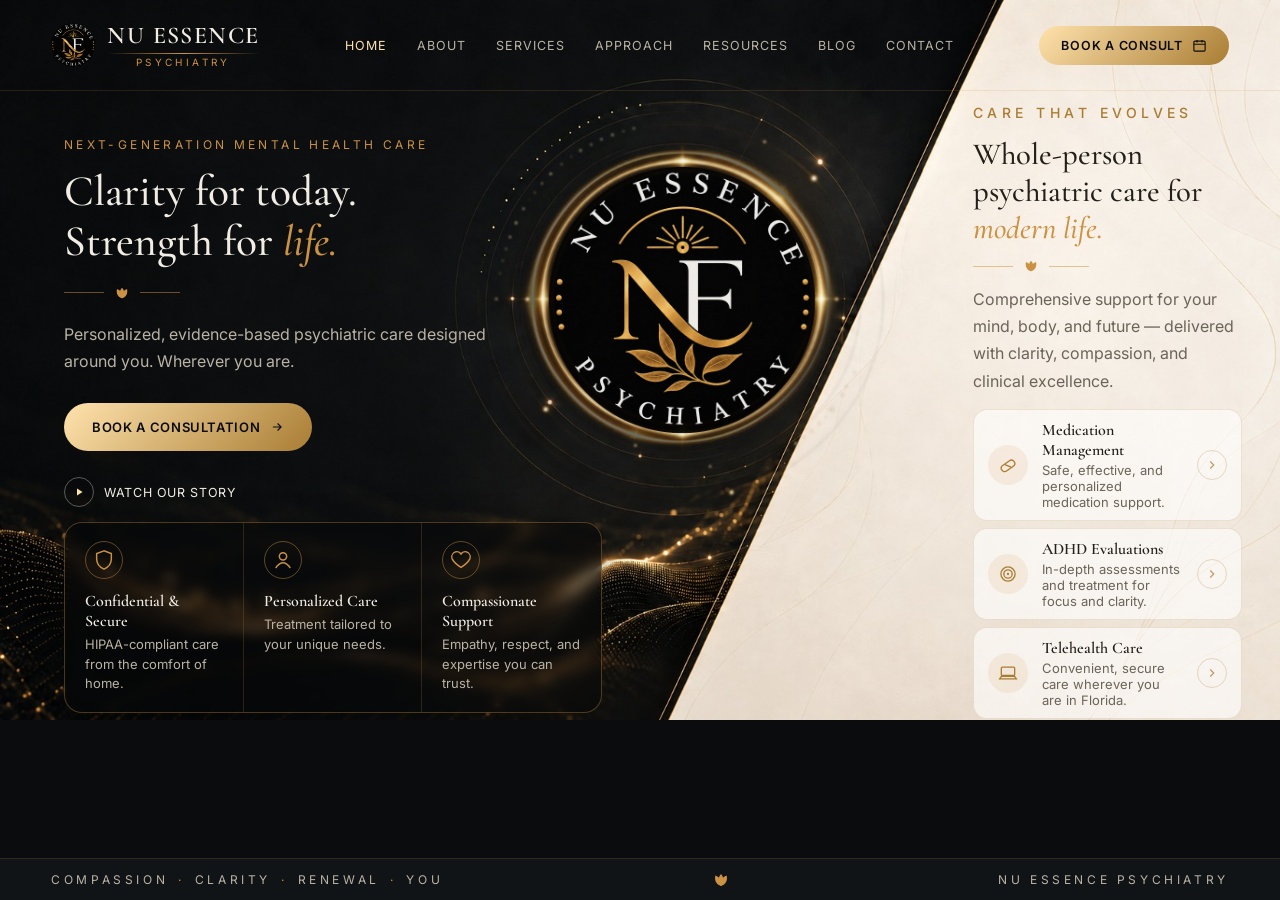
==== commit ad16a16f: "Update index.html" ====
--- a/index.html
+++ b/index.html
@@ -825,6 +825,44 @@
 <script src="hero-ring-cycle.js"></script>
 <script src="script.js"></script>
 
+<script>
+document.addEventListener("DOMContentLoaded", function () {
+
+  const toggle = document.querySelector(".nav-toggle");
+  const mobileNav = document.querySelector(".mobile-nav");
+
+  if (!toggle || !mobileNav) {
+    console.log("Mobile menu elements not found.");
+    return;
+  }
+
+  toggle.addEventListener("click", function (event) {
+    event.preventDefault();
+    event.stopPropagation();
+
+    mobileNav.classList.toggle("is-open");
+
+    const isOpen = mobileNav.classList.contains("is-open");
+
+    toggle.setAttribute(
+      "aria-expanded",
+      isOpen ? "true" : "false"
+    );
+  });
+
+  document.addEventListener("click", function (event) {
+    if (
+      !mobileNav.contains(event.target) &&
+      !toggle.contains(event.target)
+    ) {
+      mobileNav.classList.remove("is-open");
+      toggle.setAttribute("aria-expanded", "false");
+    }
+  });
+
+});
+</script>
+  
 </body>
 </html>
   
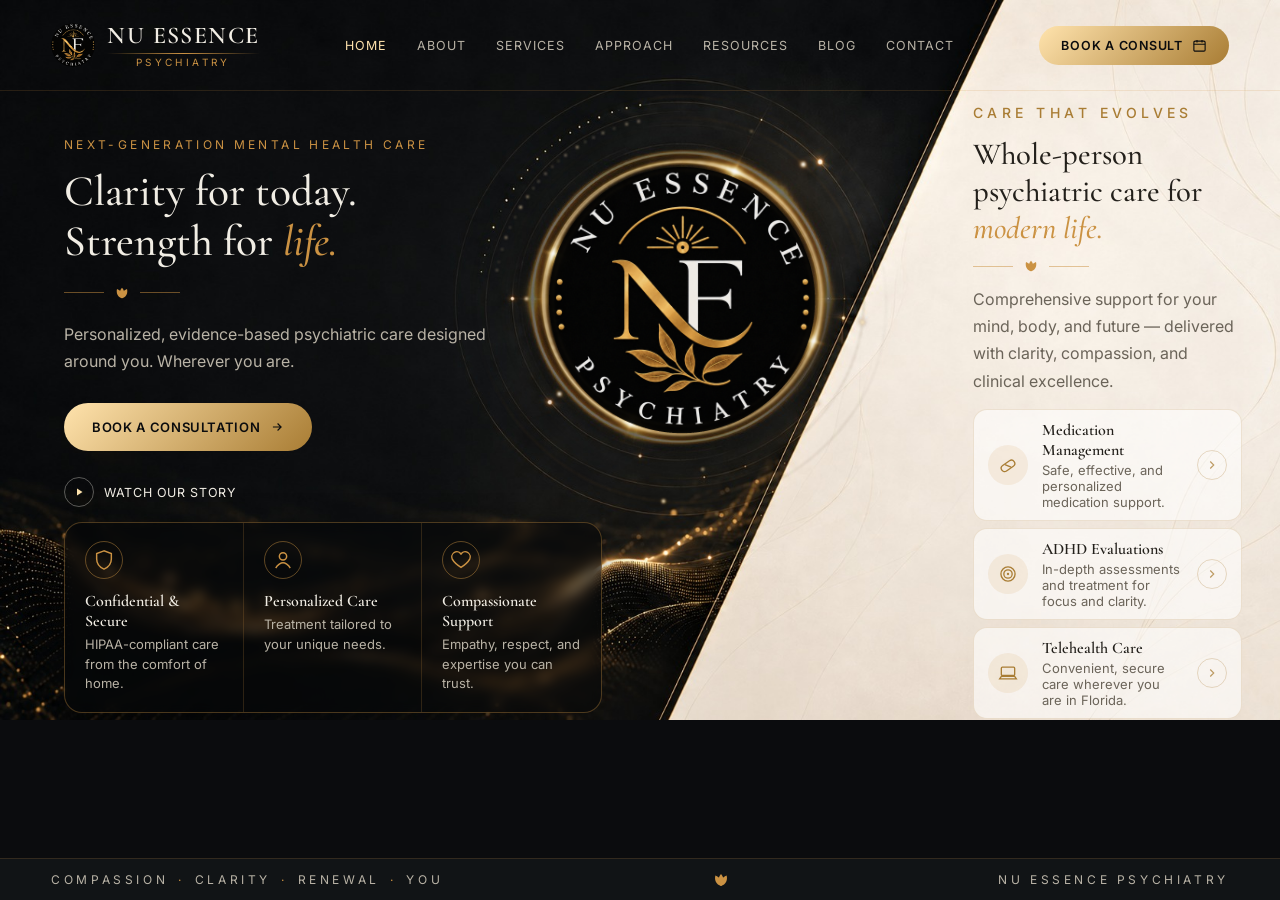
==== commit 9388e8c2: "Update index.html" ====
--- a/index.html
+++ b/index.html
@@ -297,10 +297,11 @@
 
 
     <button
-      class="nav-toggle"
-      aria-label="Open menu"
-      aria-expanded="false"
-    >
+  type="button"
+  class="nav-toggle"
+  aria-label="Open menu"
+  aria-expanded="false"
+>
 
       <svg
         width="18"
@@ -832,32 +833,38 @@
   const mobileNav = document.querySelector(".mobile-nav");
 
   if (!toggle || !mobileNav) {
-    console.log("Mobile menu elements not found.");
+    console.log("Hamburger elements not found");
     return;
   }
+
+  mobileNav.style.display = "none";
 
   toggle.addEventListener("click", function (event) {
     event.preventDefault();
     event.stopPropagation();
 
-    mobileNav.classList.toggle("is-open");
-
-    const isOpen = mobileNav.classList.contains("is-open");
-
-    toggle.setAttribute(
-      "aria-expanded",
-      isOpen ? "true" : "false"
-    );
+    const isOpen = mobileNav.style.display === "flex";
+
+    if (isOpen) {
+      mobileNav.style.display = "none";
+      toggle.setAttribute("aria-expanded", "false");
+    } else {
+      mobileNav.style.display = "flex";
+      mobileNav.style.flexDirection = "column";
+      toggle.setAttribute("aria-expanded", "true");
+    }
   });
 
   document.addEventListener("click", function (event) {
+
     if (
       !mobileNav.contains(event.target) &&
       !toggle.contains(event.target)
     ) {
-      mobileNav.classList.remove("is-open");
+      mobileNav.style.display = "none";
       toggle.setAttribute("aria-expanded", "false");
     }
+
   });
 
 });
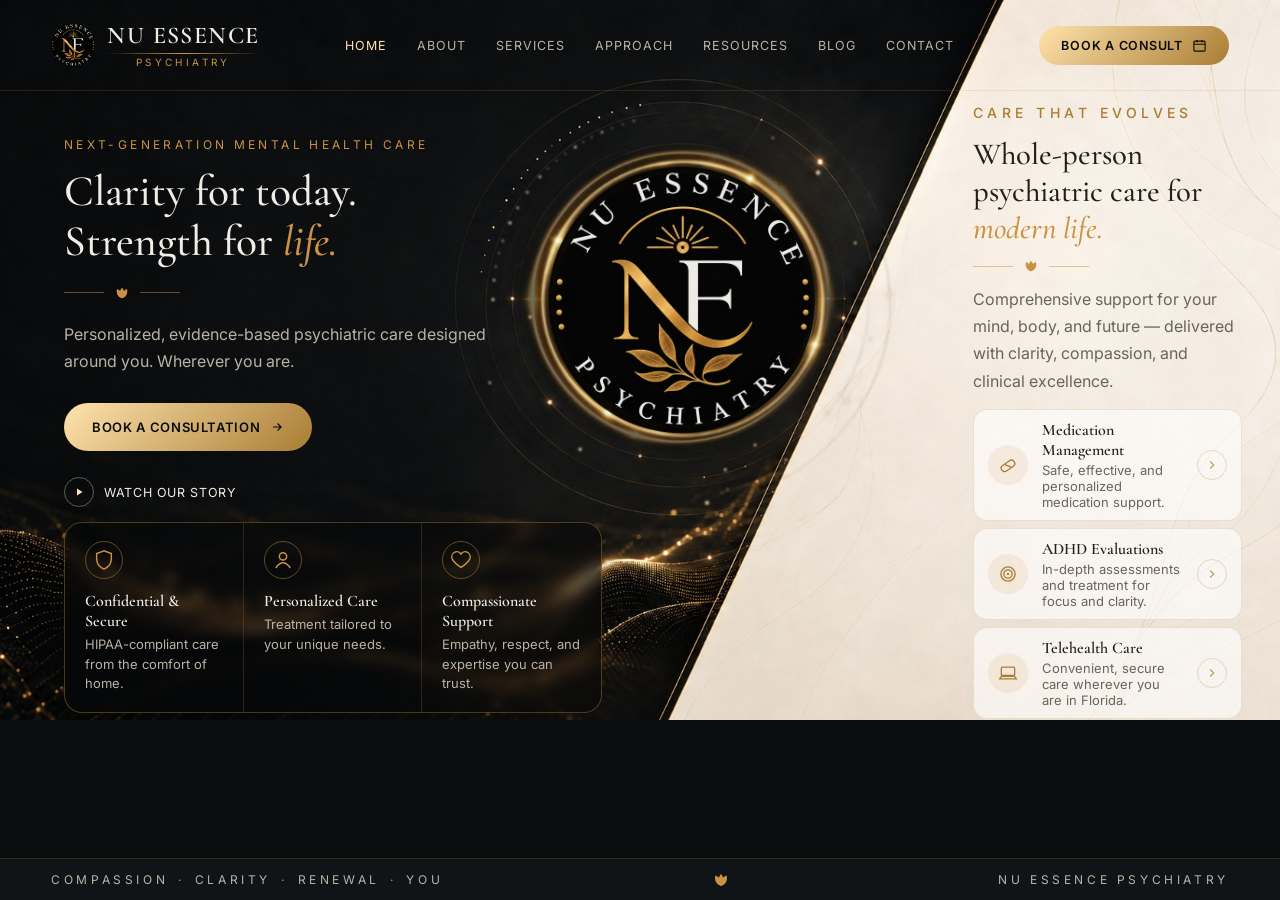
==== commit 75c67a33: "Update index.html" ====
--- a/index.html
+++ b/index.html
@@ -11,24 +11,28 @@
 
   @media (max-width: 1024px) {
 
-    .mobile-nav {
-      position: absolute;
-      top: 76px;
-      right: 18px;
-      z-index: 9999;
-
-      width: min(270px, calc(100% - 36px));
-
-      padding: 10px;
-
-      background: rgba(11, 12, 14, 0.98);
-      border: 1px solid rgba(203, 146, 67, 0.45);
-      border-radius: 16px;
-
-      box-shadow: 0 18px 50px rgba(0,0,0,.55);
-
-      flex-direction: column;
-    }
+  .mobile-nav {
+    display: none;
+
+    position: fixed;
+    top: 76px;
+    right: 14px;
+
+    z-index: 99999;
+
+    width: min(270px, calc(100% - 28px));
+
+    padding: 10px;
+
+    background: rgba(11, 12, 14, 0.98);
+    border: 1px solid rgba(203, 146, 67, 0.45);
+    border-radius: 16px;
+
+    box-shadow: 0 18px 50px rgba(0, 0, 0, 0.65);
+
+    flex-direction: column;
+  }
+}
 
     .mobile-nav.is-open {
       display: flex;
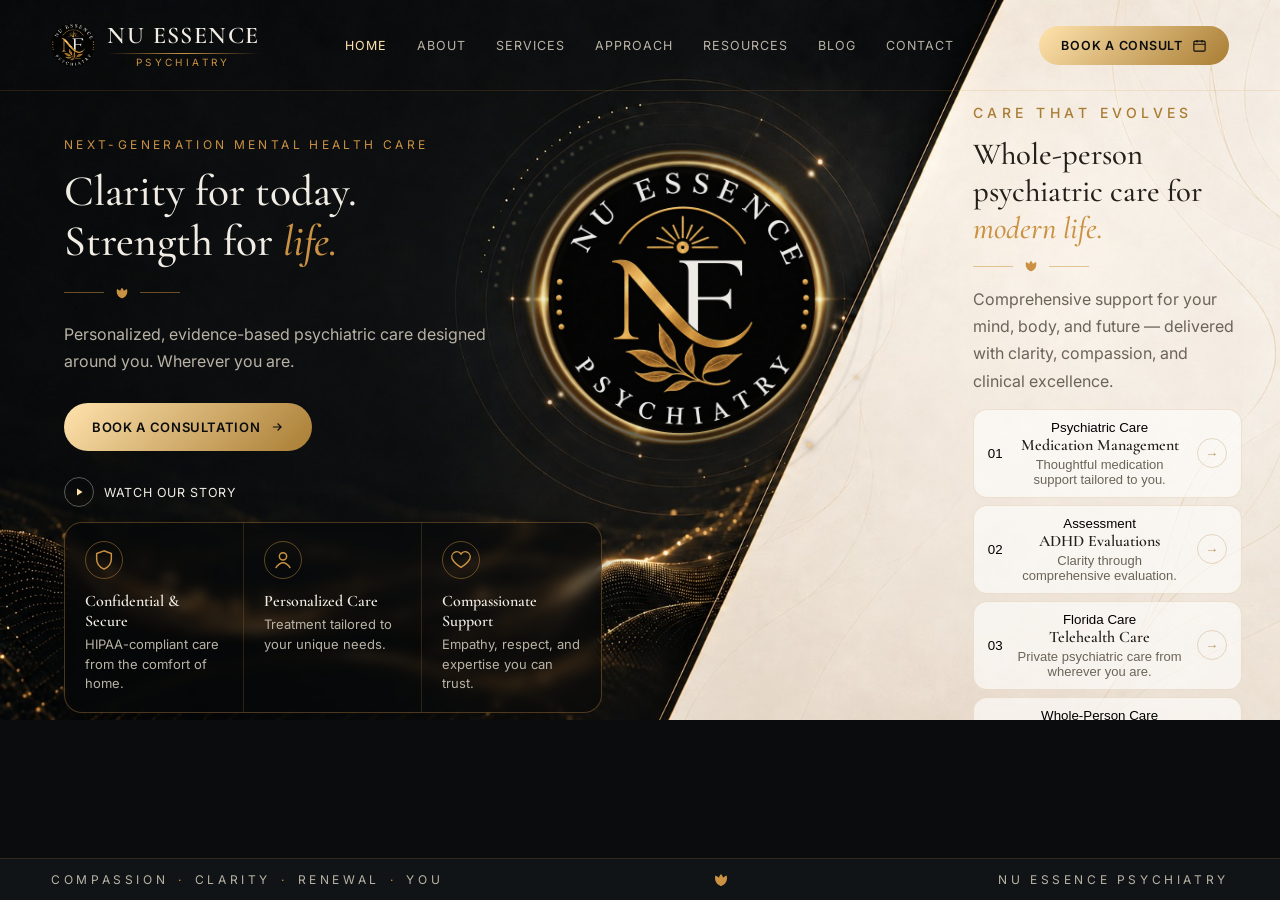
==== commit 13af7aa6: "Update index.html" ====
--- a/index.html
+++ b/index.html
@@ -597,192 +597,96 @@
 
     <div class="service-list">
 
-      <a
-        href="medication-management.html"
-        class="service-card"
-      >
-        <span class="service-icon">
-          <svg
-            viewBox="0 0 24 24"
-            fill="none"
-            stroke="currentColor"
-            stroke-width="1.6"
-            aria-hidden="true"
-          >
-            <rect
-              x="3"
-              y="9"
-              width="18"
-              height="8"
-              rx="4"
-              transform="rotate(-35 12 13)"
-            />
-            <path
-              d="M9.8 9.7l4.4 6.6"
-              transform="rotate(-35 12 13)"
-            />
-          </svg>
-        </span>
-
-        <span class="service-text">
-          <h3>Medication Management</h3>
-          <p>Safe, effective, and personalized medication support.</p>
-        </span>
-
-        <span class="chev-circle">
-          <svg
-            width="14"
-            height="14"
-            viewBox="0 0 24 24"
-            fill="none"
-            stroke="currentColor"
-            stroke-width="2"
-            aria-hidden="true"
-          >
-            <path d="M9 6l6 6-6 6"/>
-          </svg>
-        </span>
-      </a>
-
-
-      <a
-        href="adhd.html"
-        class="service-card"
-      >
-        <span class="service-icon">
-          <svg
-            viewBox="0 0 24 24"
-            fill="none"
-            stroke="currentColor"
-            stroke-width="1.6"
-            aria-hidden="true"
-          >
-            <circle cx="12" cy="12" r="8.5"/>
-            <circle cx="12" cy="12" r="5"/>
-            <circle
-              cx="12"
-              cy="12"
-              r="1.4"
-              fill="currentColor"
-              stroke="none"
-            />
-          </svg>
-        </span>
-
-        <span class="service-text">
-          <h3>ADHD Evaluations</h3>
-          <p>In-depth assessments and treatment for focus and clarity.</p>
-        </span>
-
-        <span class="chev-circle">
-          <svg
-            width="14"
-            height="14"
-            viewBox="0 0 24 24"
-            fill="none"
-            stroke="currentColor"
-            stroke-width="2"
-            aria-hidden="true"
-          >
-            <path d="M9 6l6 6-6 6"/>
-          </svg>
-        </span>
-      </a>
-
-
-      <a
-        href="telehealth.html"
-        class="service-card"
-      >
-        <span class="service-icon">
-          <svg
-            viewBox="0 0 24 24"
-            fill="none"
-            stroke="currentColor"
-            stroke-width="1.6"
-            aria-hidden="true"
-          >
-            <rect
-              x="4"
-              y="5"
-              width="16"
-              height="10"
-              rx="1.2"
-            />
-            <path d="M2 19h20l-2-3H4z"/>
-          </svg>
-        </span>
-
-        <span class="service-text">
-          <h3>Telehealth Care</h3>
-          <p>Convenient, secure care wherever you are in Florida.</p>
-        </span>
-
-        <span class="chev-circle">
-          <svg
-            width="14"
-            height="14"
-            viewBox="0 0 24 24"
-            fill="none"
-            stroke="currentColor"
-            stroke-width="2"
-            aria-hidden="true"
-          >
-            <path d="M9 6l6 6-6 6"/>
-          </svg>
-        </span>
-      </a>
-
-
-      <a
-        href="anxiety-depression.html"
-        class="service-card"
-      >
-        <span class="service-icon">
-          <svg
-            viewBox="0 0 24 24"
-            fill="currentColor"
-            aria-hidden="true"
-          >
-            <path
-              d="M12 20 C7.5 15 7.5 9 12 4 C16.5 9 16.5 15 12 20 Z"
-              transform="rotate(-28 12 20)"
-            />
-            <path
-              d="M12 20 C7.5 15 7.5 9 12 4 C16.5 9 16.5 15 12 20 Z"
-            />
-            <path
-              d="M12 20 C7.5 15 7.5 9 12 4 C16.5 9 16.5 15 12 20 Z"
-              transform="rotate(28 12 20)"
-            />
-          </svg>
-        </span>
-
-        <span class="service-text">
-          <h3>Anxiety &amp; Depression Care</h3>
-          <p>Evidence-based support to help you feel like yourself again.</p>
-        </span>
-
-        <span class="chev-circle">
-          <svg
-            width="14"
-            height="14"
-            viewBox="0 0 24 24"
-            fill="none"
-            stroke="currentColor"
-            stroke-width="2"
-            aria-hidden="true"
-          >
-            <path d="M9 6l6 6-6 6"/>
-          </svg>
-        </span>
-      </a>
+  <button
+    type="button"
+    class="service-card service-reveal"
+    data-service="medication"
+  >
+    <span class="service-number">01</span>
+
+    <span class="service-text">
+      <span class="service-label">Psychiatric Care</span>
+      <h3>Medication Management</h3>
+      <p>Thoughtful medication support tailored to you.</p>
+    </span>
+
+    <span class="chev-circle" aria-hidden="true">→</span>
+  </button>
+
+
+  <button
+    type="button"
+    class="service-card service-reveal"
+    data-service="adhd"
+  >
+    <span class="service-number">02</span>
+
+    <span class="service-text">
+      <span class="service-label">Assessment</span>
+      <h3>ADHD Evaluations</h3>
+      <p>Clarity through comprehensive evaluation.</p>
+    </span>
+
+    <span class="chev-circle" aria-hidden="true">→</span>
+  </button>
+
+
+  <button
+    type="button"
+    class="service-card service-reveal"
+    data-service="telehealth"
+  >
+    <span class="service-number">03</span>
+
+    <span class="service-text">
+      <span class="service-label">Florida Care</span>
+      <h3>Telehealth Care</h3>
+      <p>Private psychiatric care from wherever you are.</p>
+    </span>
+
+    <span class="chev-circle" aria-hidden="true">→</span>
+  </button>
+
+
+  <button
+    type="button"
+    class="service-card service-reveal"
+    data-service="anxiety"
+  >
+    <span class="service-number">04</span>
+
+    <span class="service-text">
+      <span class="service-label">Whole-Person Care</span>
+      <h3>Anxiety &amp; Depression</h3>
+      <p>Evidence-based support designed around your life.</p>
+    </span>
+
+    <span class="chev-circle" aria-hidden="true">→</span>
+  </button>
+
+</div>
 
     </div>
 
+</aside>
+ <strong>Florida</strong>
+        </div>
+
+        <a
+          href="booking.html"
+          class="service-modal-book"
+        >
+          Book a Consultation
+          <span aria-hidden="true">→</span>
+        </a>
+
+      </div>
+
+    </div>
+
   </div>
 
-</aside>
+</div>
 
 </header>
 
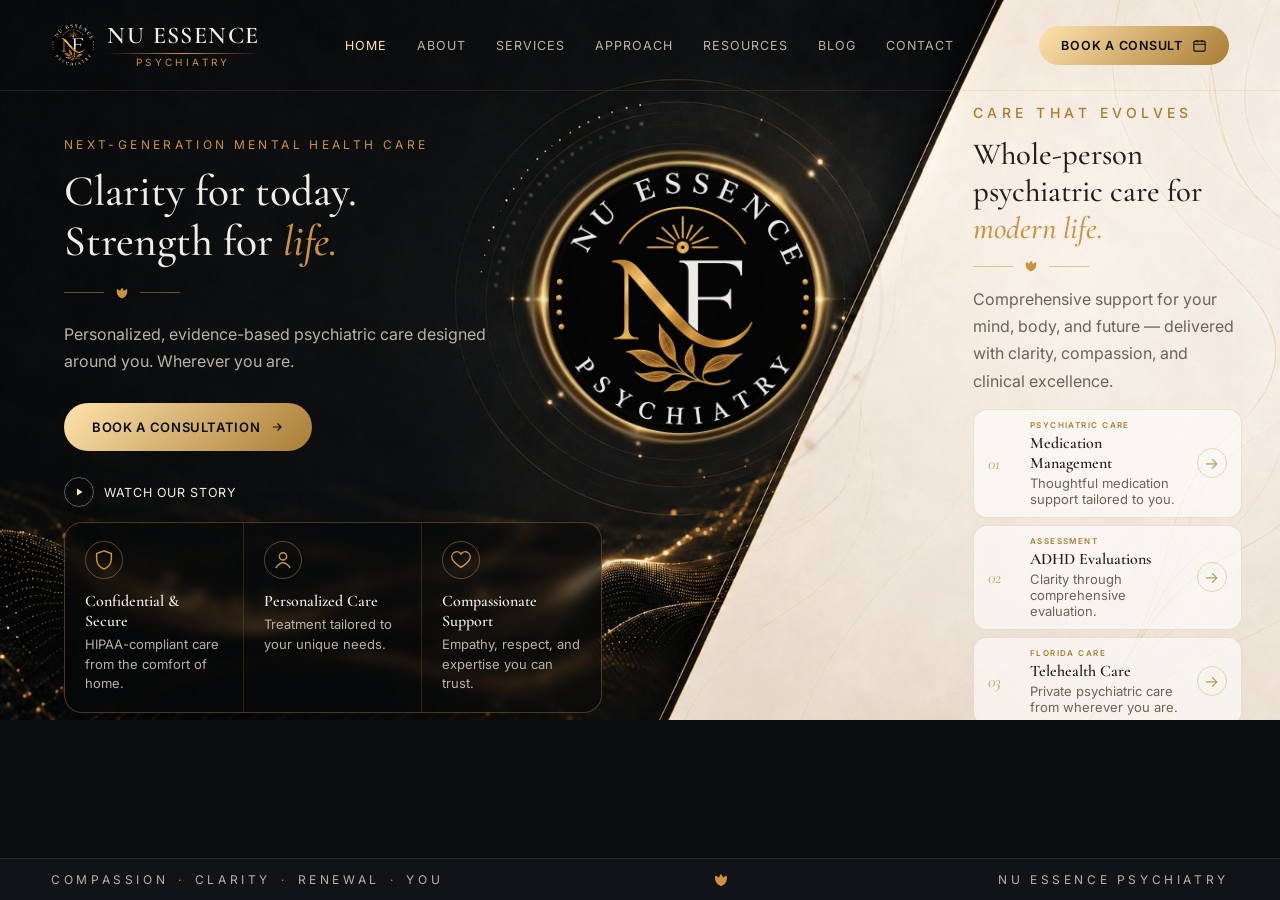
==== commit 6badc76d: "Update index.html" ====
--- a/index.html
+++ b/index.html
@@ -669,7 +669,75 @@
     </div>
 
 </aside>
- <strong>Florida</strong>
+
+
+<div
+  class="service-modal"
+  id="serviceModal"
+  aria-hidden="true"
+>
+
+  <div class="service-modal-backdrop"></div>
+
+  <div
+    class="service-modal-card"
+    role="dialog"
+    aria-modal="true"
+    aria-labelledby="serviceModalTitle"
+  >
+
+    <button
+      type="button"
+      class="service-modal-close"
+      aria-label="Close service information"
+    >
+      ×
+    </button>
+
+
+    <div class="service-modal-image">
+
+      <div class="service-image-overlay"></div>
+
+      <div class="service-image-mark">
+        <span id="serviceModalNumber">01</span>
+        <span>Nu Essence Psychiatry</span>
+      </div>
+
+    </div>
+
+
+    <div class="service-modal-content">
+
+      <p
+        class="service-modal-kicker"
+        id="serviceModalKicker"
+      >
+        Psychiatric Care
+      </p>
+
+      <h2 id="serviceModalTitle">
+        Medication Management
+      </h2>
+
+      <div class="service-modal-line"></div>
+
+      <p
+        class="service-modal-intro"
+        id="serviceModalIntro"
+      ></p>
+
+      <ul
+        class="service-modal-list"
+        id="serviceModalList"
+      ></ul>
+
+
+      <div class="service-modal-bottom">
+
+        <div class="service-modal-location">
+          <span>Available Throughout</span>
+          <strong>Florida</strong>
         </div>
 
         <a
@@ -688,8 +756,8 @@
 
 </div>
 
+
 </header>
-
 
 <footer class="footer-strip">
 
--- a/styles.css
+++ b/styles.css
@@ -1261,3 +1261,403 @@
     opacity: 0.18;
   }
 }
+
+
+/* =========================================================
+   BOUTIQUE SERVICE CARDS
+   ========================================================= */
+
+.service-reveal {
+  width: 100%;
+  border: 1px solid rgba(169, 125, 52, 0.18);
+  font: inherit;
+  text-align: left;
+  cursor: pointer;
+}
+
+.service-number {
+  min-width: 28px;
+
+  color: var(--gold-deep);
+
+  font-family: 'Cormorant Garamond', serif;
+  font-size: 17px;
+  font-style: italic;
+
+  opacity: 0.7;
+}
+
+.service-label {
+  display: block;
+
+  margin-bottom: 3px;
+
+  color: var(--gold-deep);
+
+  font-size: 8px;
+  font-weight: 600;
+  letter-spacing: 0.18em;
+  text-transform: uppercase;
+}
+
+
+/* =========================================================
+   SERVICE MODAL
+   ========================================================= */
+
+.service-modal {
+  position: fixed;
+  inset: 0;
+
+  z-index: 99999;
+
+  display: flex;
+  align-items: center;
+  justify-content: center;
+
+  padding: 30px;
+
+  opacity: 0;
+  visibility: hidden;
+
+  transition:
+    opacity 0.35s ease,
+    visibility 0.35s ease;
+}
+
+.service-modal.is-open {
+  opacity: 1;
+  visibility: visible;
+}
+
+.service-modal-backdrop {
+  position: absolute;
+  inset: 0;
+
+  background: rgba(4, 5, 6, 0.86);
+
+  backdrop-filter: blur(12px);
+  -webkit-backdrop-filter: blur(12px);
+}
+
+
+.service-modal-card {
+  position: relative;
+
+  z-index: 2;
+
+  display: grid;
+  grid-template-columns: 46% 54%;
+
+  width: min(960px, 92vw);
+  min-height: 570px;
+  max-height: 90vh;
+
+  overflow: hidden;
+
+  background: var(--nu-ivory);
+
+  border: 1px solid rgba(203, 146, 67, 0.45);
+  border-radius: 24px;
+
+  box-shadow:
+    0 35px 100px rgba(0, 0, 0, 0.6);
+
+  transform: translateY(20px) scale(0.98);
+
+  transition:
+    transform 0.4s cubic-bezier(.2,.7,.2,1);
+}
+
+.service-modal.is-open .service-modal-card {
+  transform: translateY(0) scale(1);
+}
+
+
+/* IMAGE SIDE */
+
+.service-modal-image {
+  position: relative;
+
+  min-height: 570px;
+
+  background:
+    radial-gradient(
+      circle at 30% 22%,
+      rgba(227, 180, 104, 0.35),
+      transparent 28%
+    ),
+    linear-gradient(
+      145deg,
+      #17191b 0%,
+      #090a0b 55%,
+      #302417 100%
+    );
+
+  background-size: cover;
+  background-position: center;
+}
+
+.service-image-overlay {
+  position: absolute;
+  inset: 0;
+
+  background:
+    linear-gradient(
+      to top,
+      rgba(5, 6, 7, 0.88),
+      transparent 65%
+    );
+}
+
+.service-image-mark {
+  position: absolute;
+
+  left: 28px;
+  bottom: 26px;
+
+  z-index: 2;
+
+  display: flex;
+  flex-direction: column;
+
+  color: var(--text-light);
+}
+
+.service-image-mark span:first-child {
+  color: var(--gold-bright);
+
+  font-family: 'Cormorant Garamond', serif;
+  font-size: 48px;
+  line-height: 1;
+}
+
+.service-image-mark span:last-child {
+  margin-top: 6px;
+
+  font-size: 9px;
+  letter-spacing: 0.22em;
+  text-transform: uppercase;
+
+  opacity: 0.72;
+}
+
+
+/* CONTENT SIDE */
+
+.service-modal-content {
+  display: flex;
+  flex-direction: column;
+
+  padding: 58px 54px 42px;
+
+  color: var(--text-dark);
+}
+
+.service-modal-kicker {
+  margin: 0 0 12px;
+
+  color: var(--gold-deep);
+
+  font-size: 10px;
+  font-weight: 600;
+  letter-spacing: 0.25em;
+  text-transform: uppercase;
+}
+
+.service-modal-content h2 {
+  max-width: 420px;
+
+  color: var(--text-dark);
+
+  font-size: clamp(38px, 4vw, 56px);
+  font-weight: 500;
+  line-height: 0.96;
+}
+
+.service-modal-line {
+  width: 60px;
+  height: 1px;
+
+  margin: 22px 0;
+
+  background: var(--gold);
+}
+
+.service-modal-intro {
+  margin: 0 0 22px;
+
+  color: var(--text-muted-dark);
+
+  font-size: 15px;
+  line-height: 1.7;
+}
+
+.service-modal-list {
+  display: grid;
+  gap: 10px;
+
+  margin: 0;
+  padding: 0;
+
+  list-style: none;
+}
+
+.service-modal-list li {
+  position: relative;
+
+  padding-left: 21px;
+
+  color: var(--text-dark);
+
+  font-size: 13px;
+  line-height: 1.45;
+}
+
+.service-modal-list li::before {
+  content: "";
+
+  position: absolute;
+
+  left: 0;
+  top: 8px;
+
+  width: 6px;
+  height: 6px;
+
+  border-radius: 50%;
+
+  background: var(--gold);
+}
+
+
+/* FOOTER AREA */
+
+.service-modal-bottom {
+  display: flex;
+  align-items: flex-end;
+  justify-content: space-between;
+
+  gap: 18px;
+
+  margin-top: auto;
+  padding-top: 30px;
+}
+
+.service-modal-location {
+  display: flex;
+  flex-direction: column;
+}
+
+.service-modal-location span {
+  color: var(--text-muted-dark);
+
+  font-size: 8px;
+  letter-spacing: 0.16em;
+  text-transform: uppercase;
+}
+
+.service-modal-location strong {
+  margin-top: 3px;
+
+  font-family: 'Cormorant Garamond', serif;
+  font-size: 20px;
+  font-weight: 500;
+}
+
+.service-modal-book {
+  display: inline-flex;
+  align-items: center;
+
+  gap: 10px;
+
+  padding: 13px 18px;
+
+  background:
+    linear-gradient(
+      135deg,
+      var(--gold-bright),
+      var(--gold-deep)
+    );
+
+  color: var(--nu-black);
+
+  border-radius: 999px;
+
+  font-size: 10px;
+  font-weight: 600;
+  letter-spacing: 0.08em;
+  text-transform: uppercase;
+}
+
+
+/* CLOSE BUTTON */
+
+.service-modal-close {
+  position: absolute;
+
+  top: 18px;
+  right: 20px;
+
+  z-index: 10;
+
+  width: 36px;
+  height: 36px;
+
+  border: 1px solid rgba(169, 125, 52, 0.35);
+  border-radius: 50%;
+
+  background: rgba(255,255,255,.5);
+
+  color: var(--text-dark);
+
+  font-size: 22px;
+  line-height: 1;
+
+  cursor: pointer;
+}
+
+
+/* MOBILE */
+
+@media (max-width: 720px) {
+
+  .service-modal {
+    padding: 16px;
+    align-items: flex-start;
+
+    overflow-y: auto;
+  }
+
+  .service-modal-card {
+    grid-template-columns: 1fr;
+
+    width: 100%;
+    max-height: none;
+    min-height: 0;
+
+    margin: 18px 0;
+  }
+
+  .service-modal-image {
+    min-height: 230px;
+  }
+
+  .service-modal-content {
+    padding: 34px 26px 30px;
+  }
+
+  .service-modal-content h2 {
+    font-size: 39px;
+  }
+
+  .service-modal-bottom {
+    align-items: flex-start;
+    flex-direction: column;
+  }
+
+  .service-modal-book {
+    width: 100%;
+    justify-content: center;
+  }
+}
